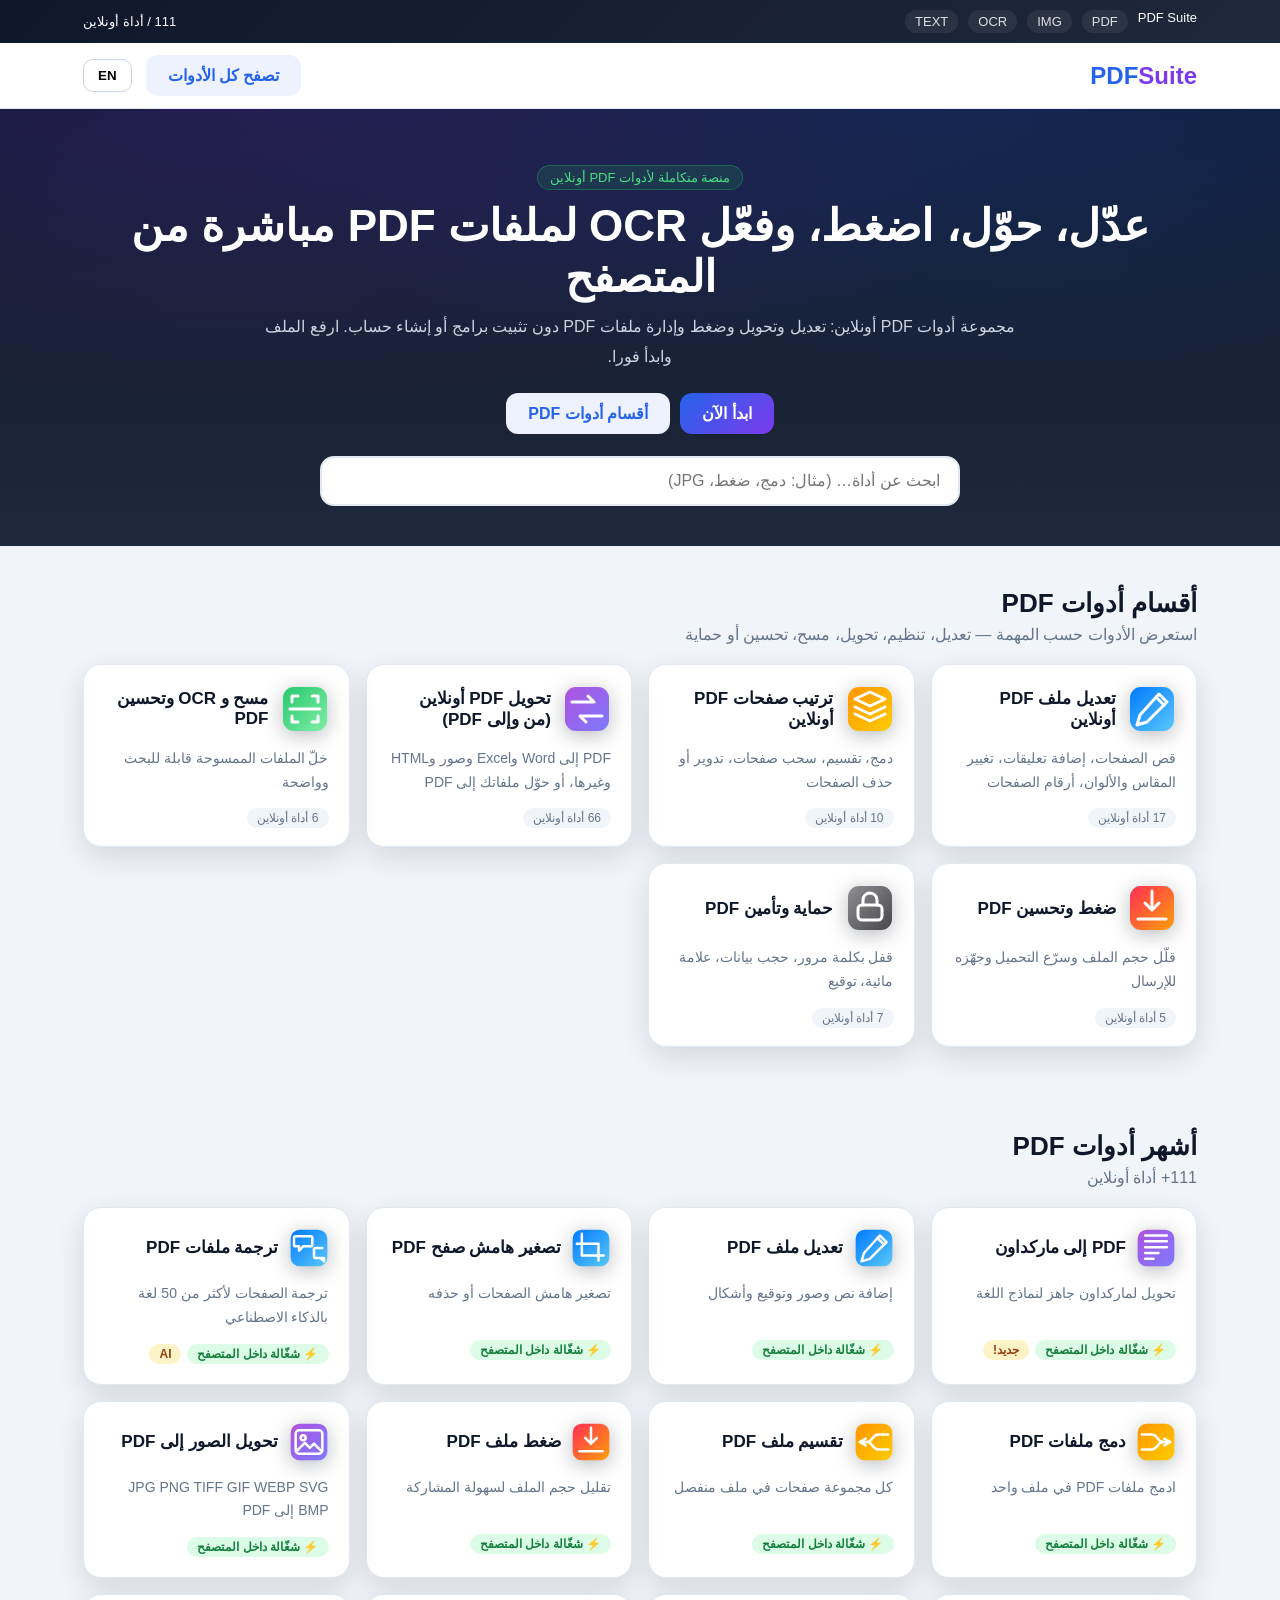
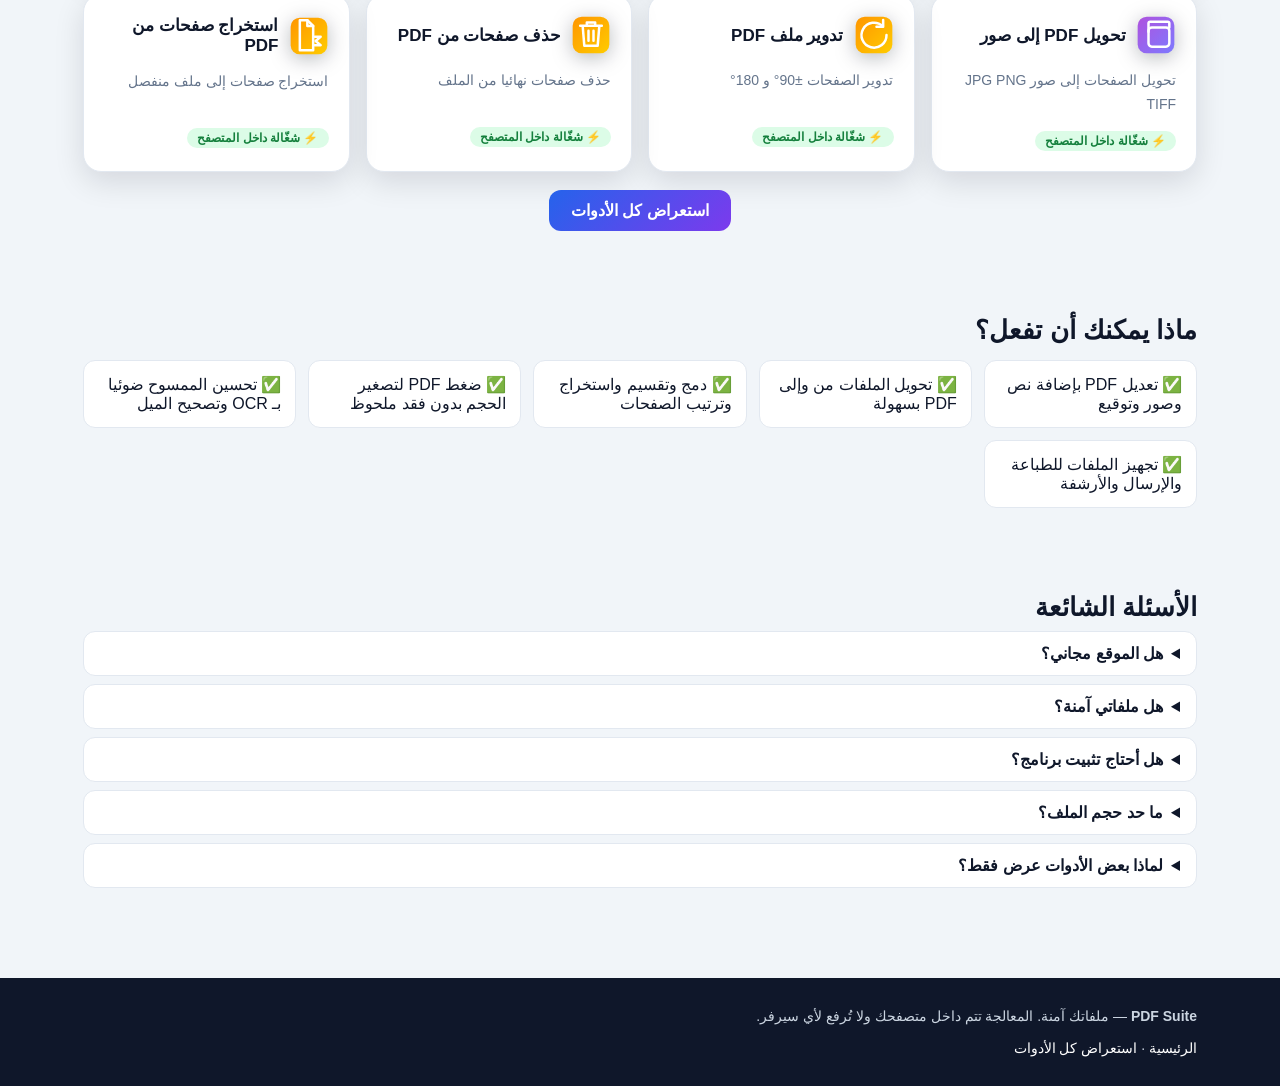
==== index.html @ 4dbb43d0 "Initial commit: PDF Suite online PDF tools" ====
<!DOCTYPE html>
<html id="htmlRoot">
<head>
<meta charset="utf-8"><meta name="viewport" content="width=device-width,initial-scale=1">
<title>PDF Suite — أدوات PDF أونلاين مجانا | i2PDF Clone</title>
<link rel="stylesheet" href="css/style.css">
<script src="js/i18n.js"></script>
<script src="js/tools-data.js"></script>
<script src="js/icons.js"></script>
</head>
<body>
<div class="topbar"><div class="wrap">
<div class="sites"><span>PDF Suite</span><a href="index.html">PDF</a><a href="tools.html">IMG</a><a href="tools.html">OCR</a><a href="tools.html">TEXT</a></div>
<div id="toolCountTop"></div>
</div></div>
<header class="nav"><div class="wrap">
<a class="logo" href="index.html">PDF<span>Suite</span></a>
<div class="navlinks">
<a class="btn ghost" href="tools.html" data-i="ctaTools">تصفح كل الأدوات</a>
<button class="langbtn" onclick="setLang(getLang()==='ar'?'en':'ar')" id="langBtn">EN</button>
</div></div></header>
<section class="hero"><div class="wrap">
<span class="badge" data-i="tagline">منصة متكاملة لأدوات PDF أونلاين</span>
<h1 data-i="heroTitle">عدّل، حوّل، اضغط، وفعّل OCR لملفات PDF مباشرة من المتصفح</h1>
<p data-i="heroSub"></p>
<div style="display:flex;gap:10px;justify-content:center;flex-wrap:wrap">
<a class="btn" href="tools.html" data-i="ctaStart">ابدأ الآن</a>
<a class="btn ghost" href="#cats" data-i="sections">أقسام أدوات PDF</a>
</div>
<input id="q" class="search" style="max-width:640px;margin:22px auto 0;display:block" data-i-ph="searchPh" placeholder="ابحث عن أداة…">
</div></section>

<div class="wrap">
<section class="section" id="cats"><h2 data-i="sections">أقسام أدوات PDF</h2><p class="sub" data-i="sectionsSub"></p><div class="grid" id="catGrid"></div></section>
<section class="section"><h2 data-i="popular">أشهر أدوات PDF</h2><p class="sub"><span id="tc"></span> <span data-i="toolsCount">أداة أونلاين</span></p><div class="grid" id="popGrid"></div>
<div style="text-align:center;margin-top:18px"><a class="btn" href="tools.html" data-i="allTools">استعراض كل الأدوات</a></div></section>
<section class="section"><h2 data-i="canDo">ماذا يمكنك أن تفعل؟</h2>
<div class="feat" id="feat1"></div></section>
<section class="section faq"><h2 data-i="faq">الأسئلة الشائعة</h2><div id="faqBox"></div></section>
</div>
<footer><div class="wrap"><b>PDF Suite</b> — <span data-i="footerNote"></span><br><br><a href="index.html" data-i="home">الرئيسية</a> · <a href="tools.html" data-i="allTools">كل الأدوات</a></div></footer>
<script>
const L=getLang();document.getElementById('htmlRoot').lang=L;document.getElementById('htmlRoot').dir=I18N[L].dir;
document.querySelectorAll('[data-i]').forEach(e=>{e.textContent=T(e.dataset.i)});
document.querySelectorAll('[data-i-ph]').forEach(e=>{e.placeholder=T(e.dataset.iPh)});
langBtn.textContent=I18N[L].langBtn;
toolCountTop.textContent=TOOLS.length+" / "+T('toolsCount');tc.textContent=TOOLS.length+"+";
catGrid.innerHTML=CATS.map(c=>`<a class="card" href="tools.html#${c.id}"><div style="display:flex;gap:12px;align-items:center;margin-bottom:6px">${MacIcons.tile(c.id,MacIcons.cat(c.id),48)}<h3 style="margin:0">${L==='ar'?c.ar:c.en}</h3></div><p>${L==='ar'?c.arD:c.enD}</p><span class="pill">${c.count} ${T('toolsCount')}</span></a>`).join('');
const pop=["pdf-to-markdown","edit-pdf","crop-pdf","translate-pdf","merge-pdf","split-pdf","compress-pdf","images-to-pdf","pdf-to-images","rotate-pdf","remove-pages-from-pdf","extract-pages-from-pdf"];
popGrid.innerHTML=pop.map(s=>{const t=TOOLS.find(x=>x.t===s);if(!t)return'';return toolCard(t)}).join('');
function toolCard(t){const name=L==='ar'?t.ar:t.en,d=L==='ar'?t.arD:t.enD;
const pill=t.fn?`<span class="pill ok">⚡ ${T('working')}</span>`:`<span class="pill">${T('demo')}</span>`;
const badge=t.badge?`<span class="pill new">${t.badge}</span>`:'';
return `<a class="card" href="tool.html?tool=${t.t}"><div style="display:flex;gap:10px;align-items:center;margin-bottom:6px">${MacIcons.tile(t.c,MacIcons.glyphFor(t),40)}<h3 style="margin:0">${name}</h3></div><p>${d}</p><div style="display:flex;gap:6px;flex-wrap:wrap">${pill}${badge}</div></a>`}
const feats=L==='ar'?["تعديل PDF بإضافة نص وصور وتوقيع","تحويل الملفات من وإلى PDF بسهولة","دمج وتقسيم واستخراج وترتيب الصفحات","ضغط PDF لتصغير الحجم بدون فقد ملحوظ","تحسين الممسوح ضوئيا بـ OCR وتصحيح الميل","تجهيز الملفات للطباعة والإرسال والأرشفة"]:["Edit PDFs with text, images & signature","Convert files to & from PDF easily","Merge, split, extract & reorder pages","Compress PDFs with minimal quality loss","Enhance scans with OCR & deskew","Prepare files for print, email & archive"];
feat1.innerHTML=feats.map(f=>`<div>✅ ${f}</div>`).join('');
const faqs=L==='ar'?[["هل الموقع مجاني؟","نعم، كل الأدوات الشغالة تعمل داخل متصفحك مجانا بدون حساب."],["هل ملفاتي آمنة؟","نعم. المعالجة تتم محليا في المتصفح ولا تُرفع لأي سيرفر."],["هل أحتاج تثبيت برنامج؟","لا. كل شيء يعمل أونلاين داخل المتصفح."],["ما حد حجم الملف؟","PDF حتى 500MB وصور حتى 50MB حسب ذاكرة جهازك."],["لماذا بعض الأدوات عرض فقط؟","أدوات OCR والترجمة بالذكاء الاصطناعي وتحويل Office تحتاج سيرفر خلفي — الواجهة جاهزة ويمكن ربطها لاحقا."]]:[["Is it free?","Yes, all working tools run locally in your browser for free."],["Are my files safe?","Yes. Processing happens locally, nothing is uploaded."],["Do I need to install anything?","No. Everything runs online in the browser."],["What is the file size limit?","PDF up to 500MB and images up to 50MB depending on device memory."],["Why are some tools demo only?","OCR, AI translation and Office conversion need a backend — UI is ready to wire up."]];
faqBox.innerHTML=faqs.map(f=>`<details><summary><b>${f[0]}</b></summary><p>${f[1]}</p></details>`).join('');
q.addEventListener('keydown',e=>{if(e.key==='Enter')location.href='tools.html?q='+encodeURIComponent(q.value)});
</script>
</body></html>
---- css/style.css ----
:root{
 --bg:#0f172a; --bg2:#1e293b; --card:#ffffff; --ink:#0f172a; --muted:#64748b;
 --brand:#2563eb; --brand2:#7c3aed; --ok:#16a34a; --warn:#f59e0b;
 --radius:18px; --shadow:0 10px 30px rgba(2,6,23,.12);
}
*{box-sizing:border-box}
body{margin:0;font-family:"Segoe UI",Tahoma,Arial,sans-serif;background:#f1f5f9;color:var(--ink)}
a{color:inherit;text-decoration:none}
.topbar{background:linear-gradient(135deg,var(--bg),var(--bg2));color:#fff;padding:10px 0;font-size:13px}
.wrap{max-width:1150px;margin:0 auto;padding:0 18px}
.topbar .wrap{display:flex;gap:14px;align-items:center;justify-content:space-between;flex-wrap:wrap}
.sites{display:flex;gap:10px;flex-wrap:wrap}
.sites a{opacity:.85;background:rgba(255,255,255,.08);padding:4px 10px;border-radius:999px}
.sites a:hover{opacity:1}
header.nav{position:sticky;top:0;z-index:20;background:#fff;border-bottom:1px solid #e2e8f0}
.nav .wrap{display:flex;align-items:center;gap:16px;padding:12px 18px}
.logo{font-weight:900;font-size:24px;color:var(--brand)}
.logo span{color:var(--brand2)}
.navlinks{display:flex;gap:14px;margin-inline-start:auto;align-items:center;flex-wrap:wrap}
.btn{display:inline-block;background:linear-gradient(135deg,var(--brand),var(--brand2));color:#fff!important;padding:11px 22px;border-radius:12px;font-weight:700;border:0;cursor:pointer}
.btn.ghost{background:#eef2ff;color:var(--brand)!important}
.btn:disabled{opacity:.5;cursor:not-allowed}
.langbtn{border:1px solid #cbd5e1;background:#fff;border-radius:10px;padding:8px 14px;cursor:pointer;font-weight:700}
.hero{background:radial-gradient(800px 300px at 20% 0%,#7c3aed33,transparent),radial-gradient(800px 300px at 80% 0%,#2563eb33,transparent),linear-gradient(180deg,#0f172a,#1e293b);color:#fff;padding:56px 0 40px;text-align:center}
.hero h1{font-size:clamp(24px,4vw,44px);margin:10px 0}
.hero p{color:#cbd5e1;max-width:760px;margin:0 auto 20px;line-height:1.9}
.badge{display:inline-block;background:#22c55e22;color:#4ade80;border:1px solid #22c55e55;padding:4px 12px;border-radius:999px;font-size:13px}
.grid{display:grid;grid-template-columns:repeat(auto-fill,minmax(240px,1fr));gap:16px}
.card{background:var(--card);border-radius:var(--radius);box-shadow:var(--shadow);padding:20px;border:1px solid #e2e8f0;transition:.15s}
.card:hover{transform:translateY(-3px)}
.card h3{margin:8px 0;font-size:17px}
.card p{color:var(--muted);font-size:14px;line-height:1.7;min-height:44px}
.cat-ico{width:44px;height:44px;border-radius:12px;display:grid;place-items:center;font-size:22px;background:#eef2ff}
.tile{flex:none;border-radius:23%;filter:drop-shadow(0 4px 10px rgba(2,6,23,.28))}
.pill{font-size:12px;background:#f1f5f9;border-radius:999px;padding:3px 10px;color:var(--muted)}
.pill.ok{background:#dcfce7;color:#15803d;font-weight:700}
.pill.new{background:#fef3c7;color:#92400e;font-weight:700}
.section{padding:42px 0}
.section h2{font-size:26px;margin:0 0 6px}
.section .sub{color:var(--muted);margin:0 0 20px}
.search{width:100%;padding:14px 18px;border-radius:14px;border:2px solid #e2e8f0;font-size:16px;margin:18px 0}
.drop{border:2px dashed #93c5fd;background:#eff6ff;border-radius:16px;padding:34px 18px;text-align:center;cursor:pointer}
.drop.over{background:#dbeafe}
.filelist{margin:14px 0;display:flex;flex-direction:column;gap:8px}
.fileitem{background:#fff;border:1px solid #e2e8f0;border-radius:10px;padding:8px 12px;font-size:14px;display:flex;justify-content:space-between;gap:10px}
.opts{display:flex;gap:10px;flex-wrap:wrap;margin:14px 0}
.opts label{background:#fff;border:1px solid #e2e8f0;border-radius:10px;padding:8px 12px;font-size:14px;display:flex;gap:6px;align-items:center}
.opts input,.opts select{font-size:14px;padding:6px}
.result{margin-top:16px}
.notice{background:#fffbeb;border:1px solid #fde68a;border-radius:12px;padding:12px 16px;font-size:14px;line-height:1.8}
footer{background:var(--bg);color:#cbd5e1;padding:30px 0;margin-top:40px;font-size:14px}
footer a{color:#fff}
.faq details{background:#fff;border:1px solid #e2e8f0;border-radius:12px;padding:12px 16px;margin:8px 0}
.feat{display:grid;grid-template-columns:repeat(auto-fit,minmax(200px,1fr));gap:12px;margin-top:14px}
.feat div{background:#fff;border:1px solid #e2e8f0;border-radius:12px;padding:14px}
[dir="ltr"]{letter-spacing:0}
@media(max-width:640px){.navlinks{width:100%}}
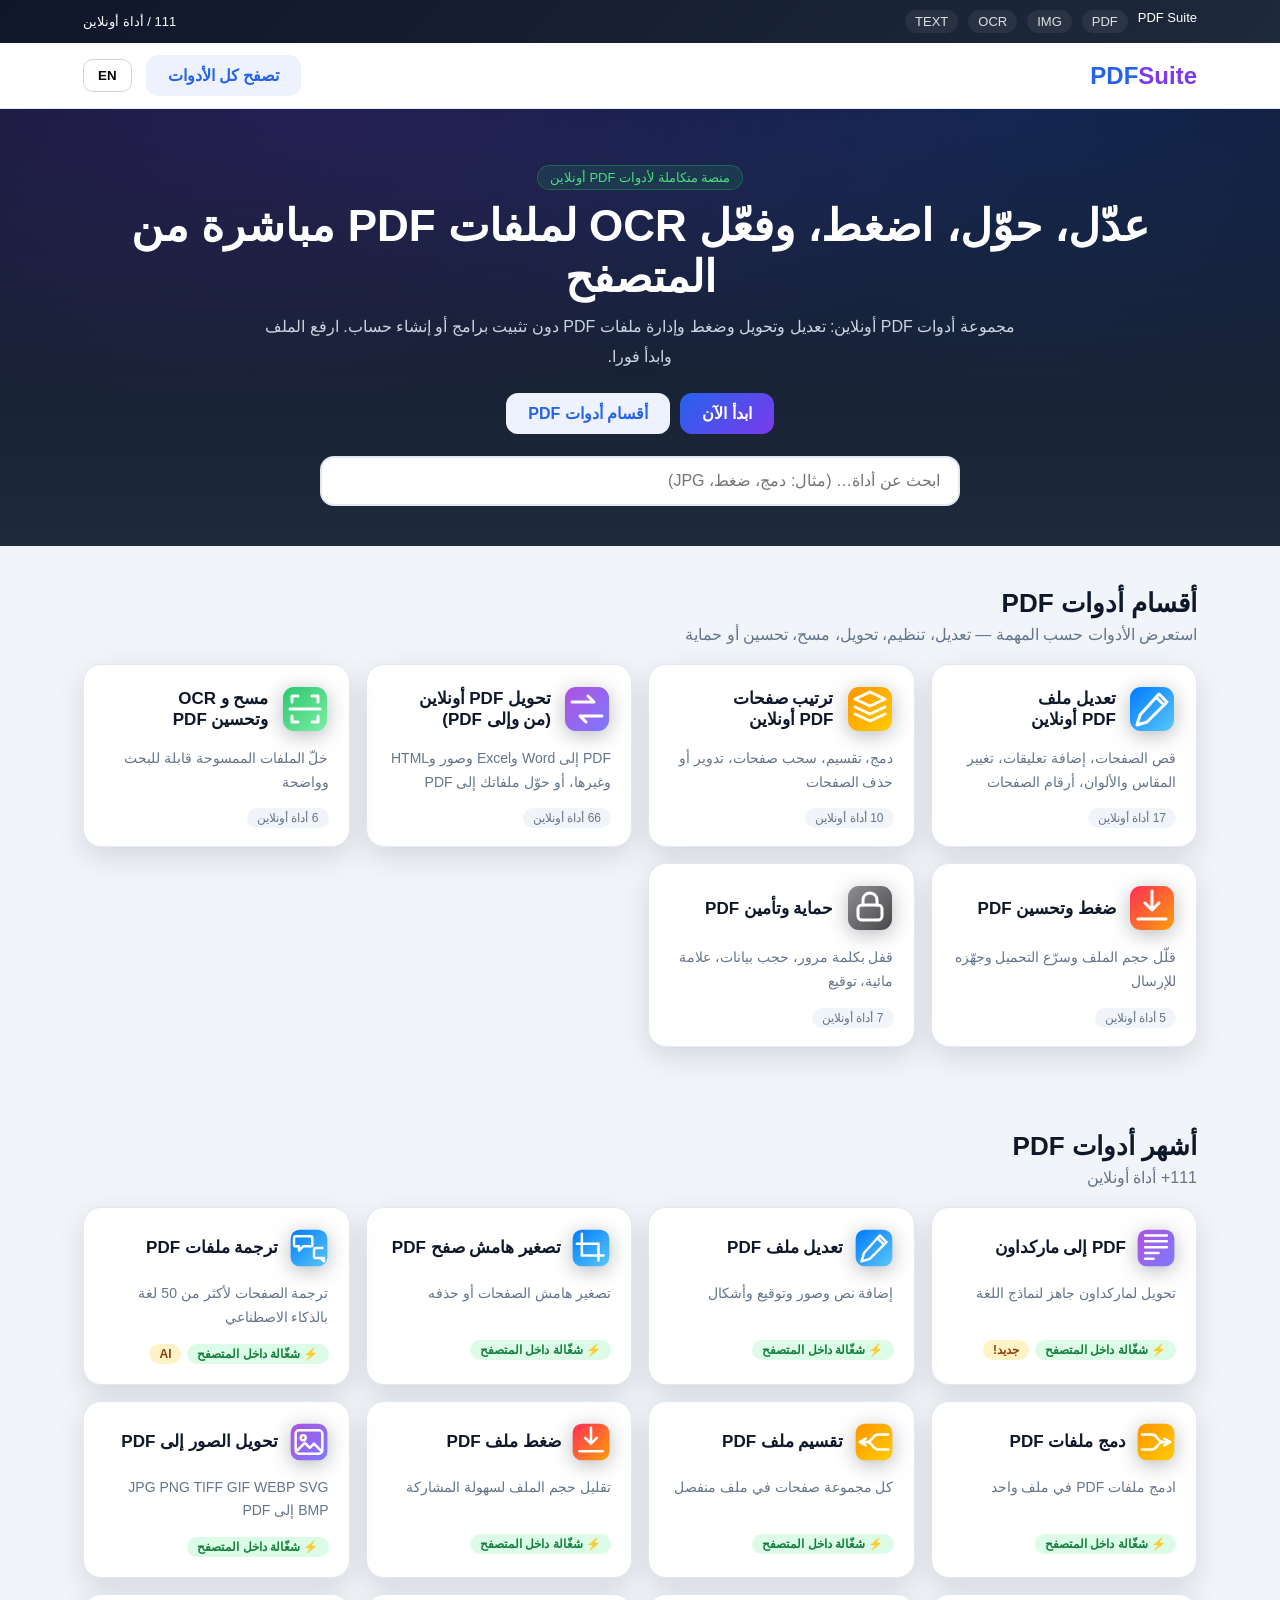
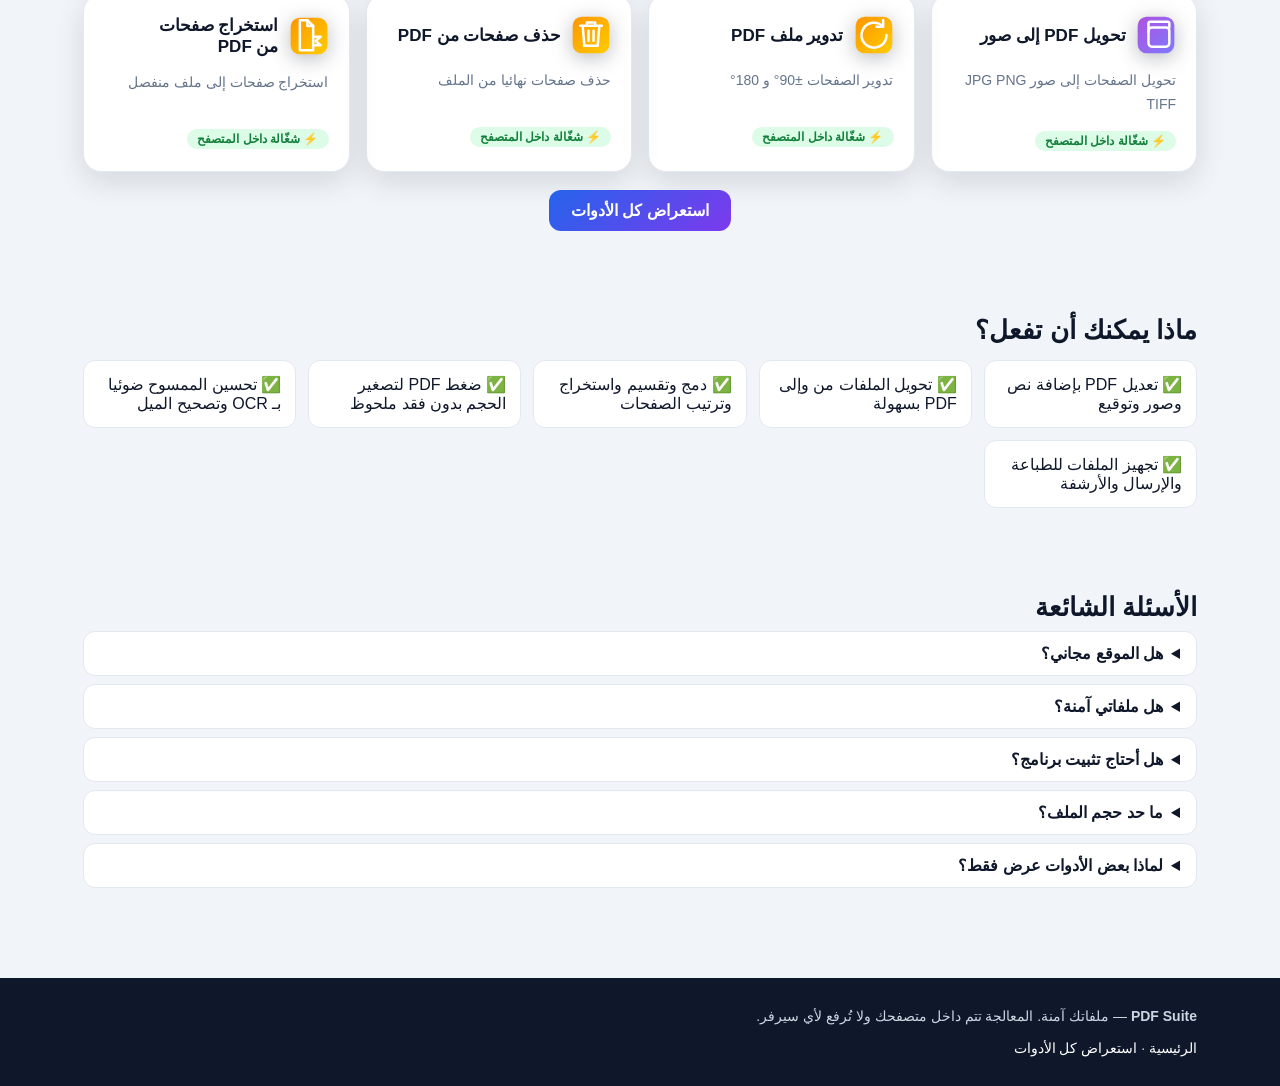
==== commit da52a517: "Fix tools page grid: close category grids, balance card titles" ====
--- a/index.html
+++ b/index.html
@@ -51,7 +51,7 @@
 function toolCard(t){const name=L==='ar'?t.ar:t.en,d=L==='ar'?t.arD:t.enD;
 const pill=t.fn?`<span class="pill ok">⚡ ${T('working')}</span>`:`<span class="pill">${T('demo')}</span>`;
 const badge=t.badge?`<span class="pill new">${t.badge}</span>`:'';
-return `<a class="card" href="tool.html?tool=${t.t}"><div style="display:flex;gap:10px;align-items:center;margin-bottom:6px">${MacIcons.tile(t.c,MacIcons.glyphFor(t),40)}<h3 style="margin:0">${name}</h3></div><p>${d}</p><div style="display:flex;gap:6px;flex-wrap:wrap">${pill}${badge}</div></a>`}
+return `<a class="card" href="tool.html?tool=${t.t}"><div style="display:flex;gap:10px;align-items:center;margin-bottom:6px">${MacIcons.tile(t.c,MacIcons.glyphFor(t),40)}<h3 style="margin:0;flex:1;min-width:0">${name}</h3></div><p>${d}</p><div style="display:flex;gap:6px;flex-wrap:wrap">${pill}${badge}</div></a>`}
 const feats=L==='ar'?["تعديل PDF بإضافة نص وصور وتوقيع","تحويل الملفات من وإلى PDF بسهولة","دمج وتقسيم واستخراج وترتيب الصفحات","ضغط PDF لتصغير الحجم بدون فقد ملحوظ","تحسين الممسوح ضوئيا بـ OCR وتصحيح الميل","تجهيز الملفات للطباعة والإرسال والأرشفة"]:["Edit PDFs with text, images & signature","Convert files to & from PDF easily","Merge, split, extract & reorder pages","Compress PDFs with minimal quality loss","Enhance scans with OCR & deskew","Prepare files for print, email & archive"];
 feat1.innerHTML=feats.map(f=>`<div>✅ ${f}</div>`).join('');
 const faqs=L==='ar'?[["هل الموقع مجاني؟","نعم، كل الأدوات الشغالة تعمل داخل متصفحك مجانا بدون حساب."],["هل ملفاتي آمنة؟","نعم. المعالجة تتم محليا في المتصفح ولا تُرفع لأي سيرفر."],["هل أحتاج تثبيت برنامج؟","لا. كل شيء يعمل أونلاين داخل المتصفح."],["ما حد حجم الملف؟","PDF حتى 500MB وصور حتى 50MB حسب ذاكرة جهازك."],["لماذا بعض الأدوات عرض فقط؟","أدوات OCR والترجمة بالذكاء الاصطناعي وتحويل Office تحتاج سيرفر خلفي — الواجهة جاهزة ويمكن ربطها لاحقا."]]:[["Is it free?","Yes, all working tools run locally in your browser for free."],["Are my files safe?","Yes. Processing happens locally, nothing is uploaded."],["Do I need to install anything?","No. Everything runs online in the browser."],["What is the file size limit?","PDF up to 500MB and images up to 50MB depending on device memory."],["Why are some tools demo only?","OCR, AI translation and Office conversion need a backend — UI is ready to wire up."]];
--- a/css/style.css
+++ b/css/style.css
@@ -28,7 +28,7 @@
 .grid{display:grid;grid-template-columns:repeat(auto-fill,minmax(240px,1fr));gap:16px}
 .card{background:var(--card);border-radius:var(--radius);box-shadow:var(--shadow);padding:20px;border:1px solid #e2e8f0;transition:.15s}
 .card:hover{transform:translateY(-3px)}
-.card h3{margin:8px 0;font-size:17px}
+.card h3{margin:8px 0;font-size:17px;text-wrap:balance}
 .card p{color:var(--muted);font-size:14px;line-height:1.7;min-height:44px}
 .cat-ico{width:44px;height:44px;border-radius:12px;display:grid;place-items:center;font-size:22px;background:#eef2ff}
 .tile{flex:none;border-radius:23%;filter:drop-shadow(0 4px 10px rgba(2,6,23,.28))}
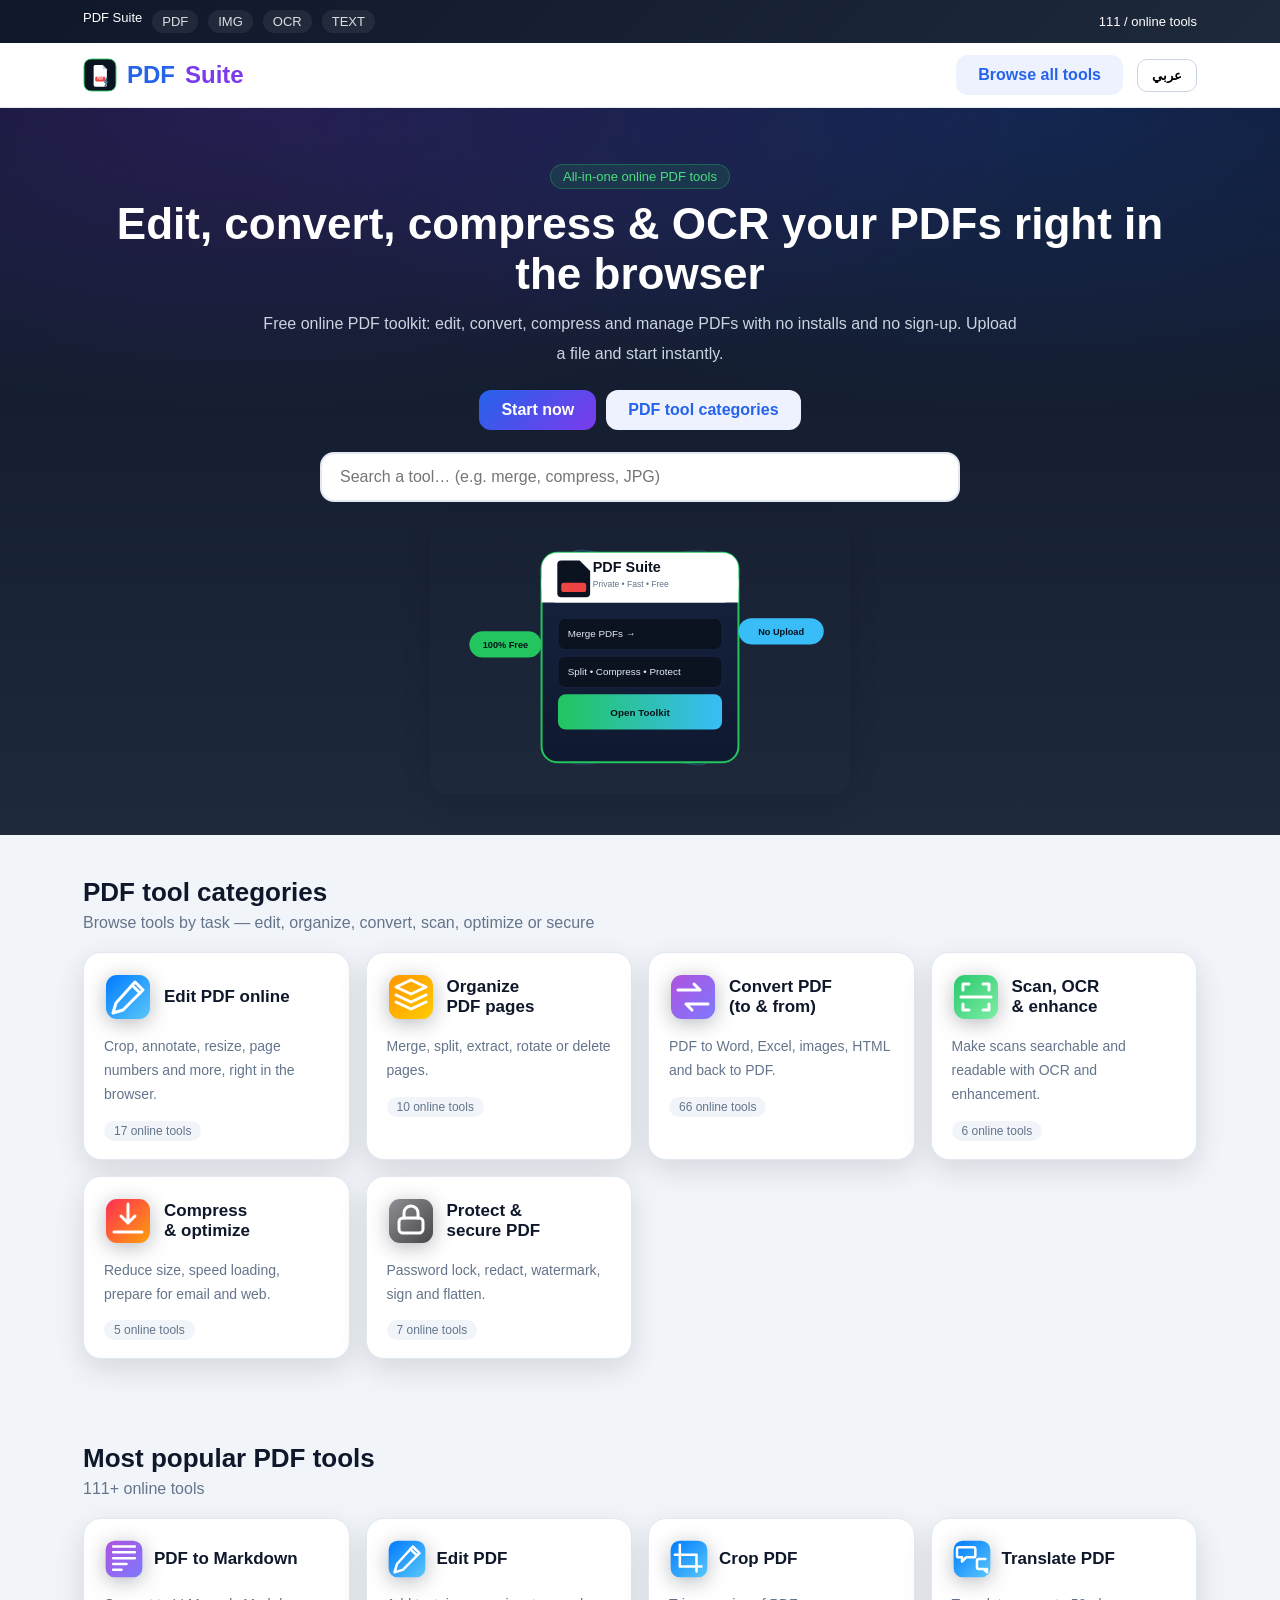
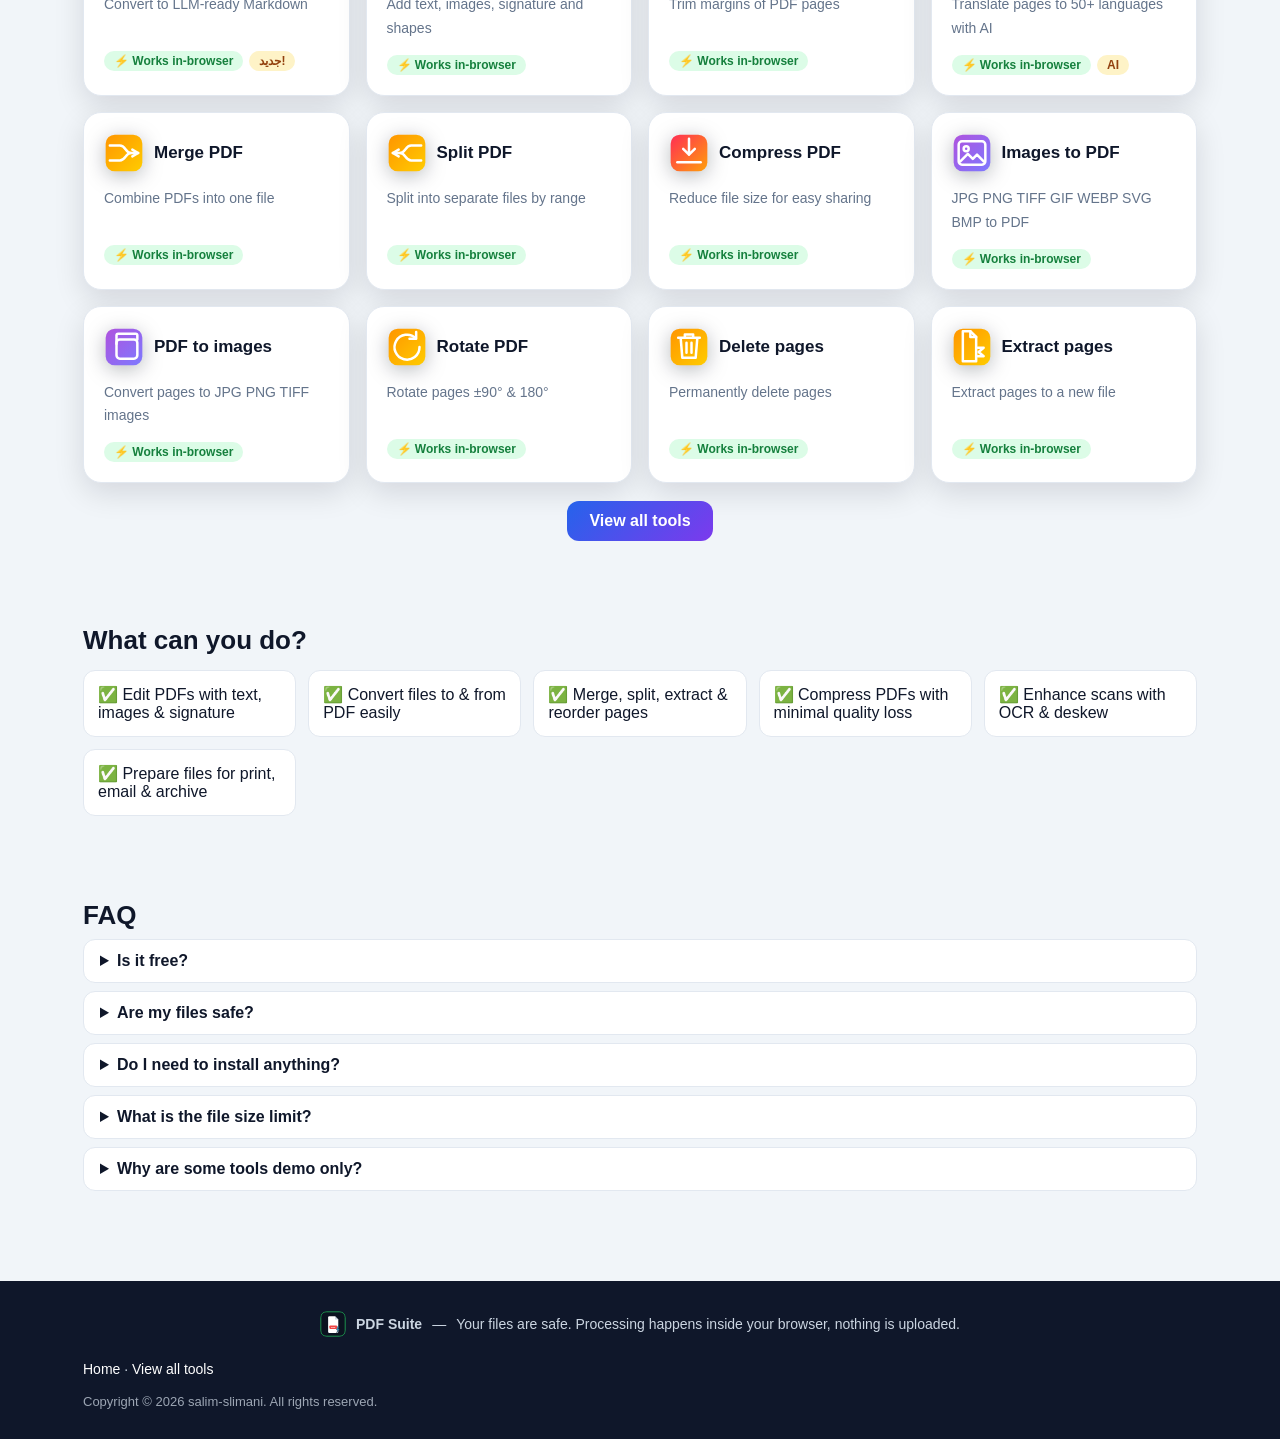
==== commit ae1ad57b: "Brand identity: logo/banner/hero, English by default, copyright 2026 salim-slimani" ====
--- a/index.html
+++ b/index.html
@@ -1,8 +1,10 @@
 <!DOCTYPE html>
-<html id="htmlRoot">
+<html id="htmlRoot" lang="en">
 <head>
 <meta charset="utf-8"><meta name="viewport" content="width=device-width,initial-scale=1">
-<title>PDF Suite — أدوات PDF أونلاين مجانا | i2PDF Clone</title>
+<title>PDF Suite — Free Online PDF Tools | Merge, Split, Compress, Edit</title>
+<meta name="description" content="PDF Suite by Salim Slimani — fast, private, all-in-one PDF toolkit. Merge, split, compress, convert and edit PDFs in your browser.">
+<link rel="icon" href="assets/logo.svg" type="image/svg+xml">
 <link rel="stylesheet" href="css/style.css">
 <script src="js/i18n.js"></script>
 <script src="js/tools-data.js"></script>
@@ -14,7 +16,7 @@
 <div id="toolCountTop"></div>
 </div></div>
 <header class="nav"><div class="wrap">
-<a class="logo" href="index.html">PDF<span>Suite</span></a>
+<a class="logo" href="index.html"><img src="assets/logo.svg" alt="PDF Suite logo">PDF<span>Suite</span></a>
 <div class="navlinks">
 <a class="btn ghost" href="tools.html" data-i="ctaTools">تصفح كل الأدوات</a>
 <button class="langbtn" onclick="setLang(getLang()==='ar'?'en':'ar')" id="langBtn">EN</button>
@@ -27,7 +29,8 @@
 <a class="btn" href="tools.html" data-i="ctaStart">ابدأ الآن</a>
 <a class="btn ghost" href="#cats" data-i="sections">أقسام أدوات PDF</a>
 </div>
-<input id="q" class="search" style="max-width:640px;margin:22px auto 0;display:block" data-i-ph="searchPh" placeholder="ابحث عن أداة…">
+<input id="q" class="search" style="max-width:640px;margin:22px auto 0;display:block" data-i-ph="searchPh" placeholder="Search a tool…">
+<div class="brand-hero"><img src="assets/hero.svg" alt="PDF Suite visual — documents and toolkit"></div>
 </div></section>
 
 <div class="wrap">
@@ -38,7 +41,7 @@
 <div class="feat" id="feat1"></div></section>
 <section class="section faq"><h2 data-i="faq">الأسئلة الشائعة</h2><div id="faqBox"></div></section>
 </div>
-<footer><div class="wrap"><b>PDF Suite</b> — <span data-i="footerNote"></span><br><br><a href="index.html" data-i="home">الرئيسية</a> · <a href="tools.html" data-i="allTools">كل الأدوات</a></div></footer>
+<footer><div class="wrap"><div class="footer-brand"><img src="assets/logo.svg" alt="PDF Suite logo"><b>PDF Suite</b> — <span data-i="footerNote"></span></div><br><a href="index.html" data-i="home">Home</a> · <a href="tools.html" data-i="allTools">View all tools</a><br><br><span class="copyright" data-i="copyright">Copyright © 2026 salim-slimani. All rights reserved.</span></div></footer>
 <script>
 const L=getLang();document.getElementById('htmlRoot').lang=L;document.getElementById('htmlRoot').dir=I18N[L].dir;
 document.querySelectorAll('[data-i]').forEach(e=>{e.textContent=T(e.dataset.i)});
--- a/css/style.css
+++ b/css/style.css
@@ -14,8 +14,14 @@
 .sites a:hover{opacity:1}
 header.nav{position:sticky;top:0;z-index:20;background:#fff;border-bottom:1px solid #e2e8f0}
 .nav .wrap{display:flex;align-items:center;gap:16px;padding:12px 18px}
-.logo{font-weight:900;font-size:24px;color:var(--brand)}
+.logo{font-weight:900;font-size:24px;color:var(--brand);display:inline-flex;align-items:center;gap:10px}
 .logo span{color:var(--brand2)}
+.logo img{width:34px;height:34px;border-radius:9px}
+.brand-hero{display:flex;gap:26px;align-items:center;justify-content:center;flex-wrap:wrap;margin-top:18px}
+.brand-hero img{width:min(420px,90%);border-radius:18px;box-shadow:var(--shadow)}
+.footer-brand{display:flex;align-items:center;gap:10px;justify-content:center;margin-bottom:8px}
+.footer-brand img{width:26px;height:26px;border-radius:7px}
+.copyright{opacity:.75;font-size:13px}
 .navlinks{display:flex;gap:14px;margin-inline-start:auto;align-items:center;flex-wrap:wrap}
 .btn{display:inline-block;background:linear-gradient(135deg,var(--brand),var(--brand2));color:#fff!important;padding:11px 22px;border-radius:12px;font-weight:700;border:0;cursor:pointer}
 .btn.ghost{background:#eef2ff;color:var(--brand)!important}
